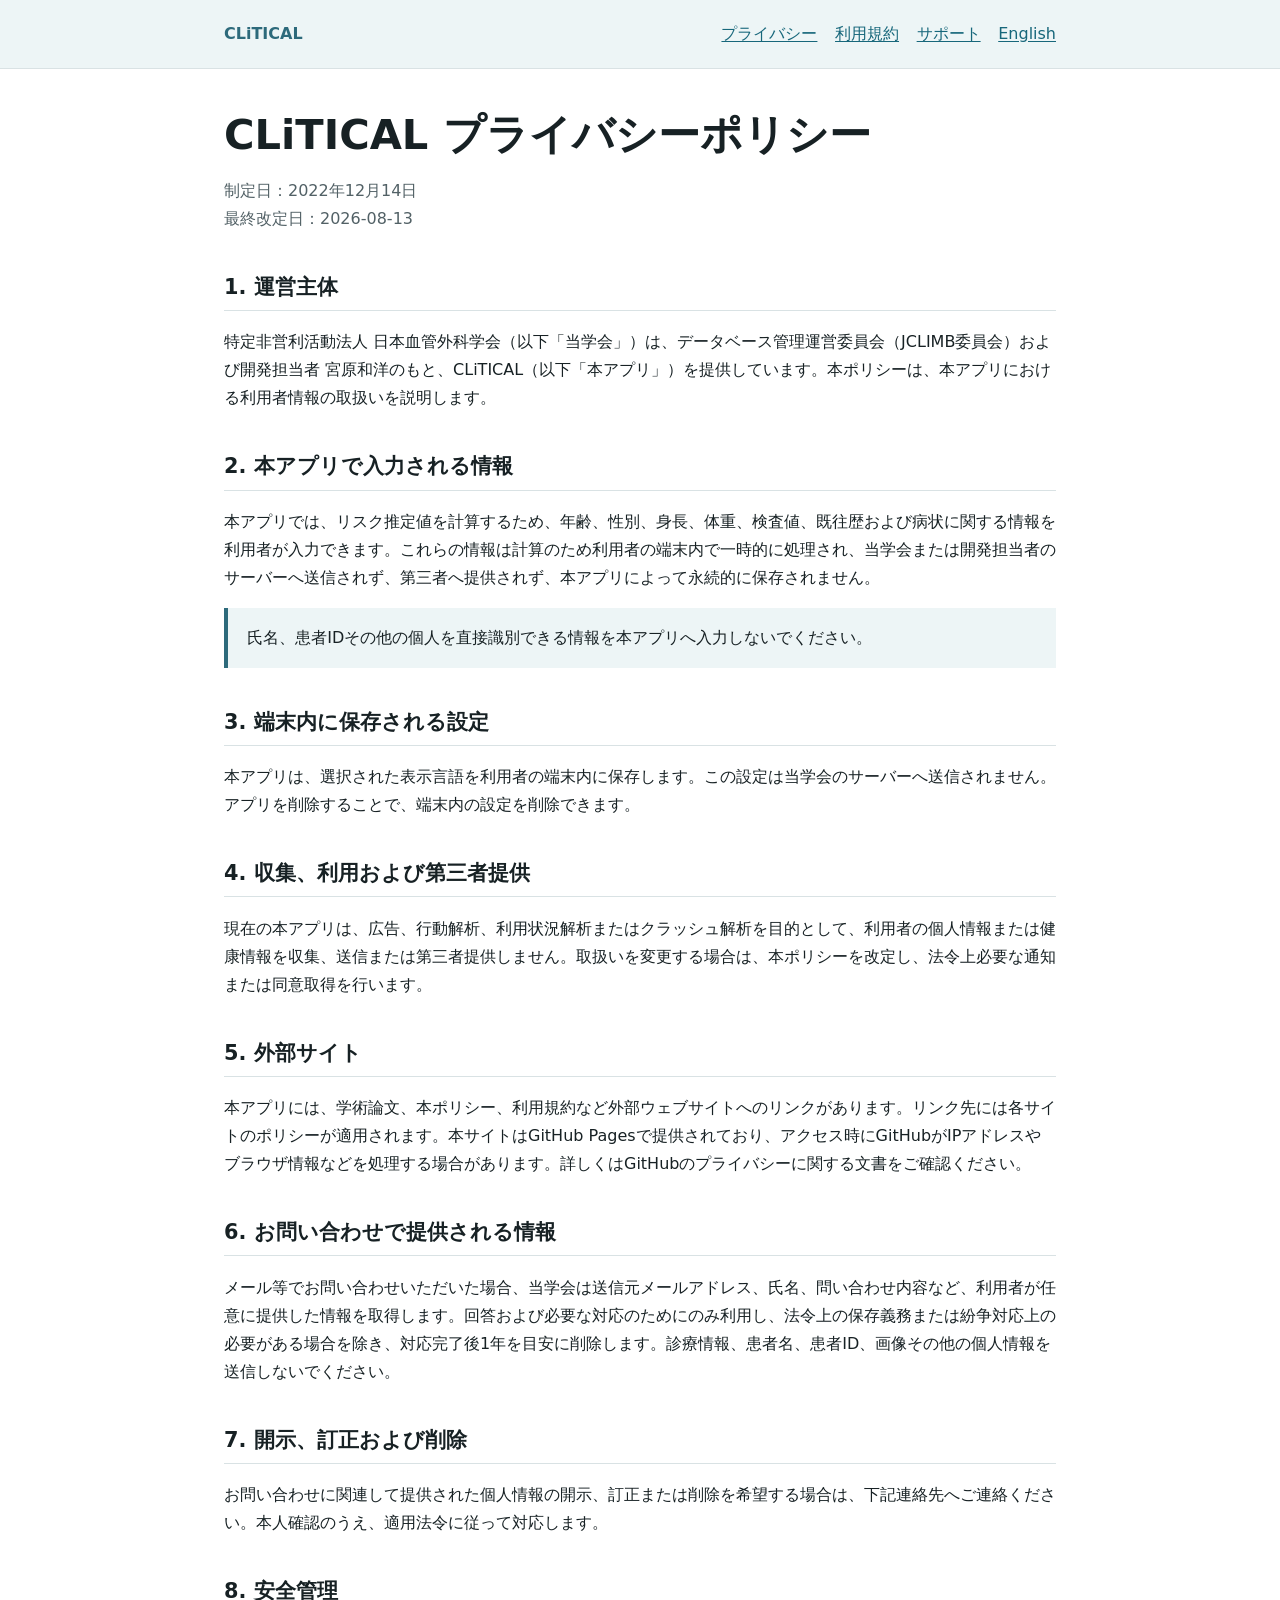
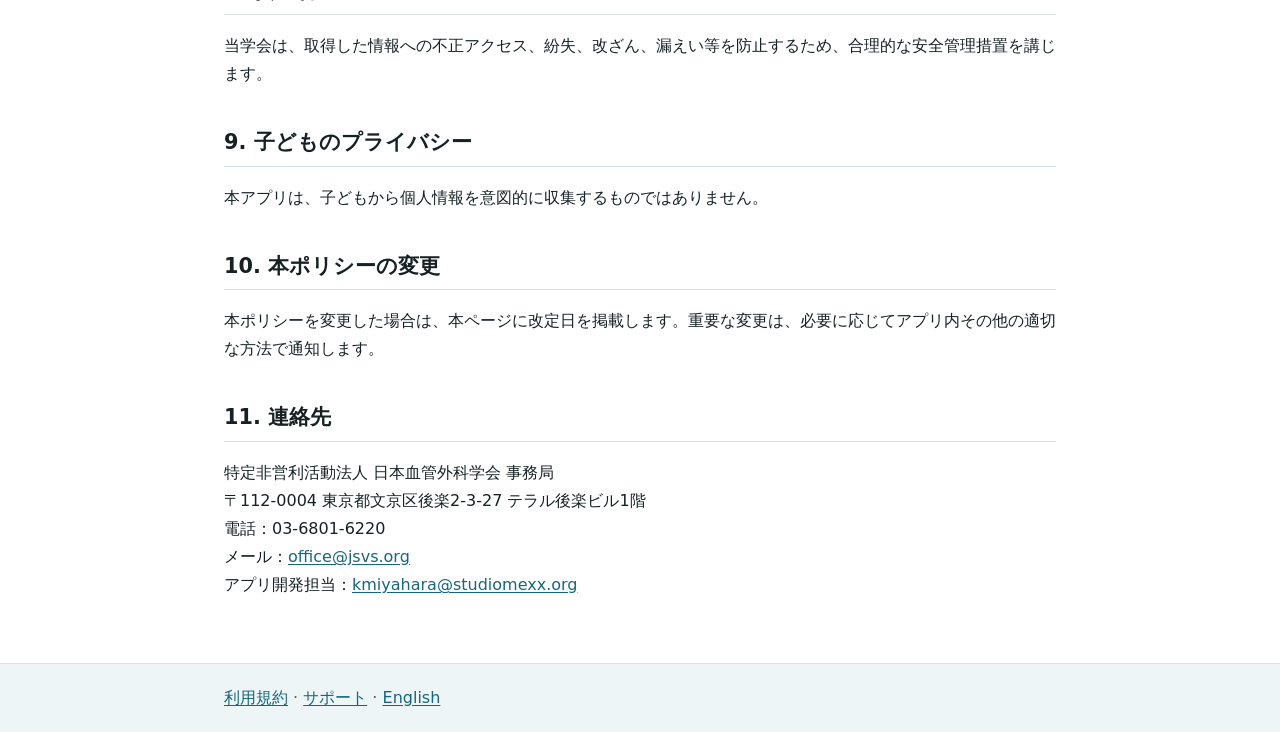
==== site/privacy/ja/index.html @ 2b202a50 "Add bilingual CLiTICAL legal site and GitHub Pages workflows" ====
<!doctype html><html lang="ja"><head><meta charset="utf-8"><meta name="viewport" content="width=device-width,initial-scale=1"><title>CLiTICAL プライバシーポリシー</title><meta name="description" content="CLiTICALプライバシーポリシー"><link rel="stylesheet" href="../../assets/css/site.css"><link rel="canonical" href="https://studiome.github.io/clitical-legal/privacy/ja/"></head><body>
<header><nav class="wrap" aria-label="主要ナビゲーション"><a class="brand" href="../../">CLiTICAL</a><a aria-current="page" href="./">プライバシー</a><a href="../../terms/ja/">利用規約</a><a href="../../support/ja/">サポート</a><a lang="en" href="../en/">English</a></nav></header>
<main class="wrap"><h1>CLiTICAL プライバシーポリシー</h1><p class="meta"><time datetime="2022-12-14">制定日：2022年12月14日</time><br><time datetime="2026-08-13">最終改定日：2026-08-13</time></p>
<h2>1. 運営主体</h2><p>特定非営利活動法人 日本血管外科学会（以下「当学会」）は、データベース管理運営委員会（JCLIMB委員会）および開発担当者 宮原和洋のもと、CLiTICAL（以下「本アプリ」）を提供しています。本ポリシーは、本アプリにおける利用者情報の取扱いを説明します。</p>
<h2>2. 本アプリで入力される情報</h2><p>本アプリでは、リスク推定値を計算するため、年齢、性別、身長、体重、検査値、既往歴および病状に関する情報を利用者が入力できます。これらの情報は計算のため利用者の端末内で一時的に処理され、当学会または開発担当者のサーバーへ送信されず、第三者へ提供されず、本アプリによって永続的に保存されません。</p><p class="notice">氏名、患者IDその他の個人を直接識別できる情報を本アプリへ入力しないでください。</p>
<h2>3. 端末内に保存される設定</h2><p>本アプリは、選択された表示言語を利用者の端末内に保存します。この設定は当学会のサーバーへ送信されません。アプリを削除することで、端末内の設定を削除できます。</p>
<h2>4. 収集、利用および第三者提供</h2><p>現在の本アプリは、広告、行動解析、利用状況解析またはクラッシュ解析を目的として、利用者の個人情報または健康情報を収集、送信または第三者提供しません。取扱いを変更する場合は、本ポリシーを改定し、法令上必要な通知または同意取得を行います。</p>
<h2>5. 外部サイト</h2><p>本アプリには、学術論文、本ポリシー、利用規約など外部ウェブサイトへのリンクがあります。リンク先には各サイトのポリシーが適用されます。本サイトはGitHub Pagesで提供されており、アクセス時にGitHubがIPアドレスやブラウザ情報などを処理する場合があります。詳しくはGitHubのプライバシーに関する文書をご確認ください。</p>
<h2>6. お問い合わせで提供される情報</h2><p>メール等でお問い合わせいただいた場合、当学会は送信元メールアドレス、氏名、問い合わせ内容など、利用者が任意に提供した情報を取得します。回答および必要な対応のためにのみ利用し、法令上の保存義務または紛争対応上の必要がある場合を除き、対応完了後1年を目安に削除します。診療情報、患者名、患者ID、画像その他の個人情報を送信しないでください。</p>
<h2>7. 開示、訂正および削除</h2><p>お問い合わせに関連して提供された個人情報の開示、訂正または削除を希望する場合は、下記連絡先へご連絡ください。本人確認のうえ、適用法令に従って対応します。</p>
<h2>8. 安全管理</h2><p>当学会は、取得した情報への不正アクセス、紛失、改ざん、漏えい等を防止するため、合理的な安全管理措置を講じます。</p>
<h2>9. 子どものプライバシー</h2><p>本アプリは、子どもから個人情報を意図的に収集するものではありません。</p>
<h2>10. 本ポリシーの変更</h2><p>本ポリシーを変更した場合は、本ページに改定日を掲載します。重要な変更は、必要に応じてアプリ内その他の適切な方法で通知します。</p>
<h2>11. 連絡先</h2><address>特定非営利活動法人 日本血管外科学会 事務局<br>〒112-0004 東京都文京区後楽2-3-27 テラル後楽ビル1階<br>電話：03-6801-6220<br>メール：<a href="mailto:office@jsvs.org">office@jsvs.org</a><br>アプリ開発担当：<a href="mailto:kmiyahara@studiomexx.org">kmiyahara@studiomexx.org</a></address></main>
<footer><div class="wrap"><a href="../../terms/ja/">利用規約</a> · <a href="../../support/ja/">サポート</a> · <a lang="en" href="../en/">English</a></div></footer></body></html>
---- site/assets/css/site.css ----
:root { color-scheme: light dark; --brand: #2d6a7b; --paper: #fff; --ink: #172124; --muted: #526166; --line: #d9e2e4; --soft: #edf5f6; }
* { box-sizing: border-box; }
html { font-family: system-ui, -apple-system, BlinkMacSystemFont, "Segoe UI", sans-serif; line-height: 1.75; }
body { margin: 0; color: var(--ink); background: var(--paper); }
a { color: #17677b; text-underline-offset: .15em; }
header, footer { background: var(--soft); }
header { border-bottom: 1px solid var(--line); }
footer { border-top: 1px solid var(--line); color: var(--muted); }
.wrap { width: min(100% - 2rem, 52rem); margin-inline: auto; padding: 1.25rem 0; }
main.wrap { padding-block: 2.5rem 4rem; }
nav { display: flex; flex-wrap: wrap; gap: .5rem 1.1rem; align-items: center; }
.brand { font-weight: 750; color: var(--brand); margin-right: auto; text-decoration: none; }
h1 { font-size: clamp(1.8rem, 5vw, 2.6rem); line-height: 1.25; margin: 0 0 .5rem; }
h2 { font-size: 1.3rem; margin-top: 2.25rem; padding-bottom: .3rem; border-bottom: 1px solid var(--line); }
.meta, .note { color: var(--muted); }
.notice { padding: 1rem 1.2rem; background: var(--soft); border-left: .3rem solid var(--brand); }
.cards { display: grid; grid-template-columns: repeat(auto-fit, minmax(14rem, 1fr)); gap: 1rem; margin-top: 2rem; }
.card { padding: 1.2rem; border: 1px solid var(--line); border-radius: .6rem; }
.card h2 { margin-top: 0; border: 0; }
address { font-style: normal; }
@media (prefers-color-scheme: dark) { :root { --paper: #111719; --ink: #edf4f5; --muted: #b3c1c4; --line: #344348; --soft: #192326; } a { color: #73c6d8; } }
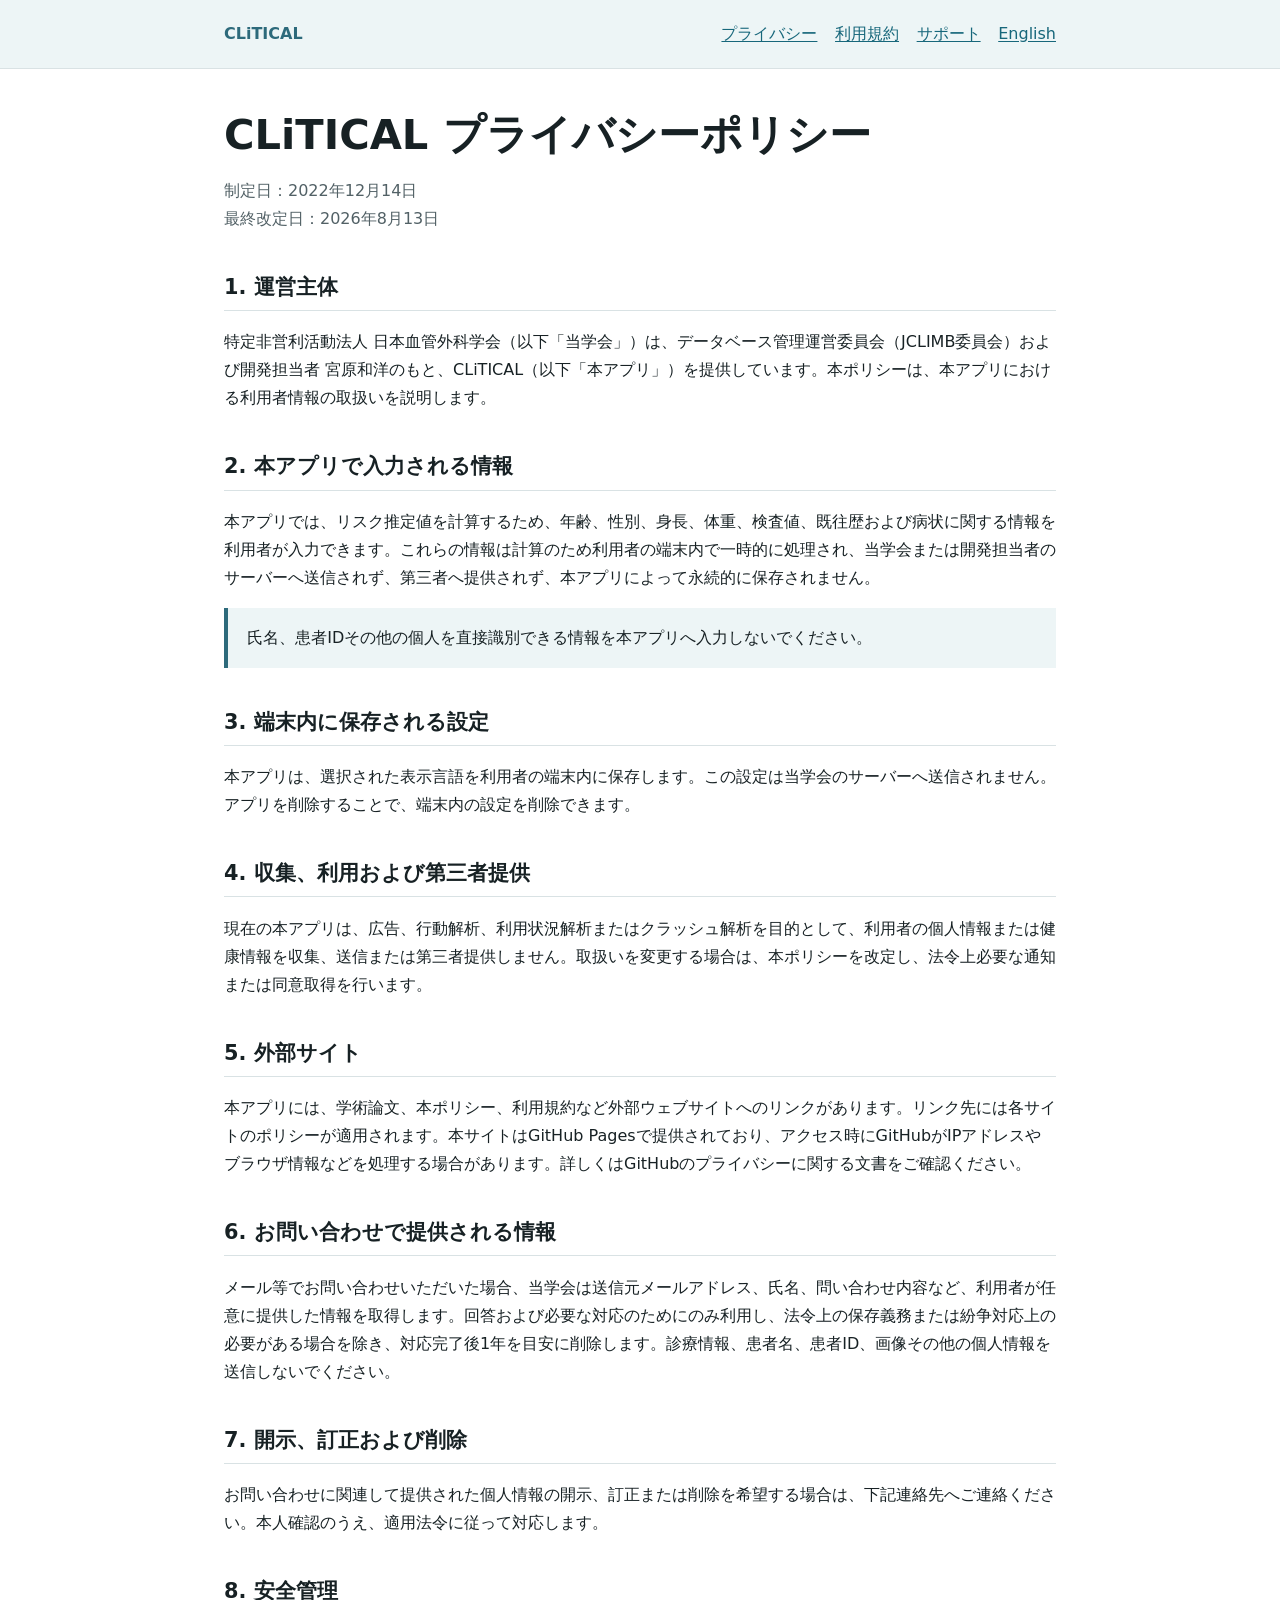
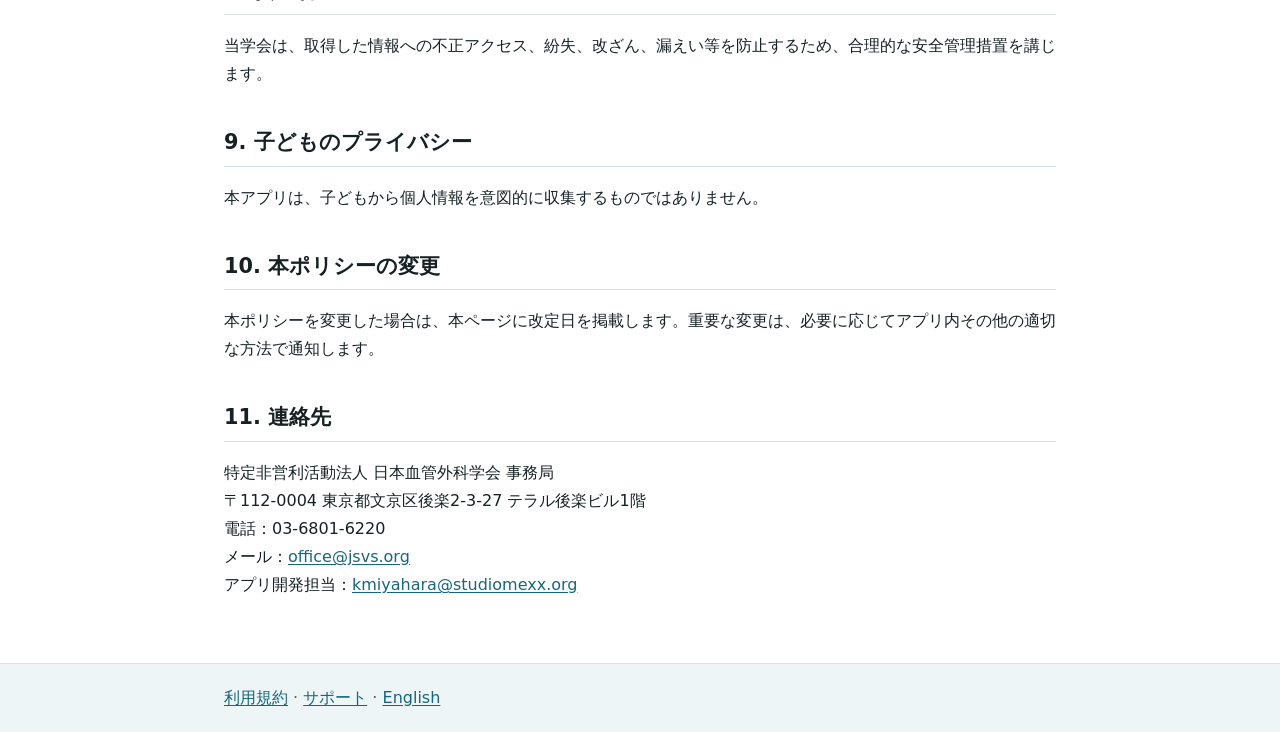
==== commit e5fa3c0f: "Use Japanese date format" ====
--- a/site/privacy/ja/index.html
+++ b/site/privacy/ja/index.html
@@ -1,6 +1,6 @@
 <!doctype html><html lang="ja"><head><meta charset="utf-8"><meta name="viewport" content="width=device-width,initial-scale=1"><title>CLiTICAL プライバシーポリシー</title><meta name="description" content="CLiTICALプライバシーポリシー"><link rel="stylesheet" href="../../assets/css/site.css"><link rel="canonical" href="https://studiome.github.io/clitical-legal/privacy/ja/"></head><body>
 <header><nav class="wrap" aria-label="主要ナビゲーション"><a class="brand" href="../../">CLiTICAL</a><a aria-current="page" href="./">プライバシー</a><a href="../../terms/ja/">利用規約</a><a href="../../support/ja/">サポート</a><a lang="en" href="../en/">English</a></nav></header>
-<main class="wrap"><h1>CLiTICAL プライバシーポリシー</h1><p class="meta"><time datetime="2022-12-14">制定日：2022年12月14日</time><br><time datetime="2026-08-13">最終改定日：2026-08-13</time></p>
+<main class="wrap"><h1>CLiTICAL プライバシーポリシー</h1><p class="meta"><time datetime="2022-12-14">制定日：2022年12月14日</time><br><time datetime="2026-08-13">最終改定日：2026年8月13日</time></p>
 <h2>1. 運営主体</h2><p>特定非営利活動法人 日本血管外科学会（以下「当学会」）は、データベース管理運営委員会（JCLIMB委員会）および開発担当者 宮原和洋のもと、CLiTICAL（以下「本アプリ」）を提供しています。本ポリシーは、本アプリにおける利用者情報の取扱いを説明します。</p>
 <h2>2. 本アプリで入力される情報</h2><p>本アプリでは、リスク推定値を計算するため、年齢、性別、身長、体重、検査値、既往歴および病状に関する情報を利用者が入力できます。これらの情報は計算のため利用者の端末内で一時的に処理され、当学会または開発担当者のサーバーへ送信されず、第三者へ提供されず、本アプリによって永続的に保存されません。</p><p class="notice">氏名、患者IDその他の個人を直接識別できる情報を本アプリへ入力しないでください。</p>
 <h2>3. 端末内に保存される設定</h2><p>本アプリは、選択された表示言語を利用者の端末内に保存します。この設定は当学会のサーバーへ送信されません。アプリを削除することで、端末内の設定を削除できます。</p>
